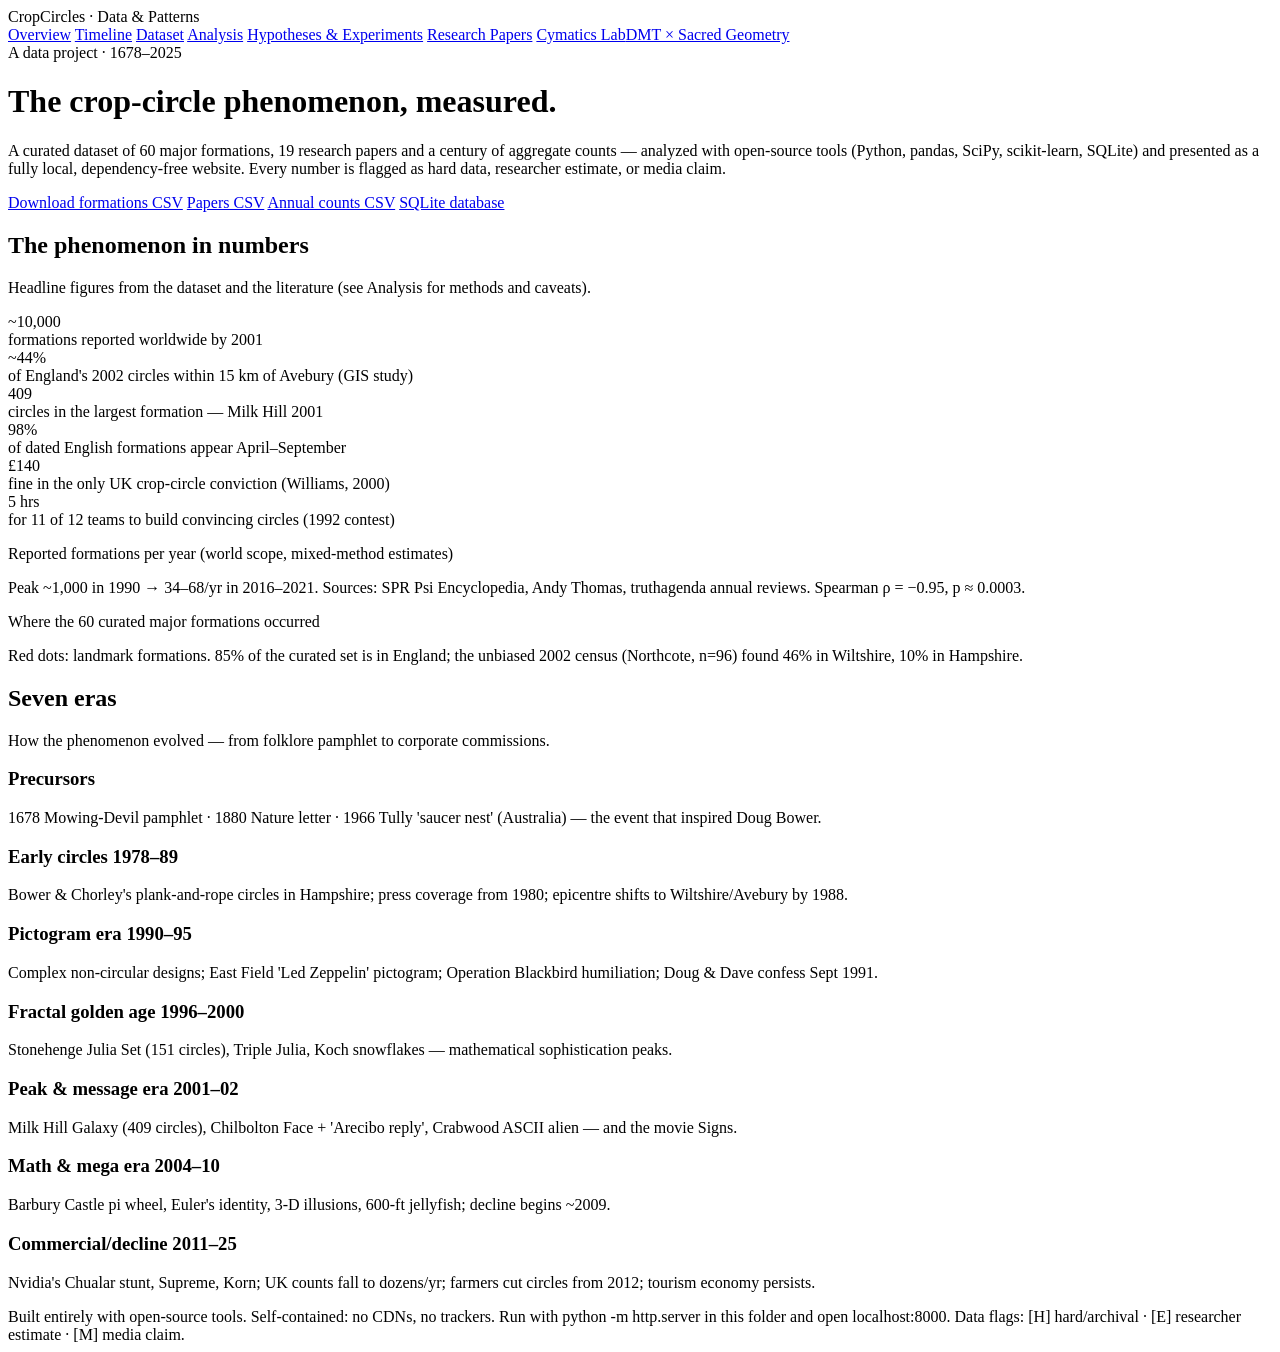
==== website/index.html @ 32d596da "website: pages" ====
<!DOCTYPE html><html lang="en"><head><meta charset="utf-8">
<meta name="viewport" content="width=device-width,initial-scale=1">
<title>Crop Circles — Data & Patterns</title>
<link rel="stylesheet" href="assets/style.css?v=3"></head><body>
<header class="top"><div class="wrap">
<div class="brand">Crop<span>Circles</span> · Data & Patterns</div>
<nav>
<a href="index.html" class="active">Overview</a>
<a href="timeline.html">Timeline</a>
<a href="dataset.html">Dataset</a>
<a href="analysis.html">Analysis</a>
<a href="experiments.html">Hypotheses & Experiments</a>
<a href="papers.html">Research Papers</a>
<a href="cymatics.html">Cymatics Lab</a><a href="compare.html">DMT × Sacred Geometry</a>
</nav></div></header>

<div class="hero"><div class="wrap">
<div class="kicker">A data project · 1678–2025</div>
<h1>The crop-circle phenomenon, measured.</h1>
<p>A curated dataset of 60 major formations, 19 research papers and a century of aggregate counts —
analyzed with open-source tools (Python, pandas, SciPy, scikit-learn, SQLite) and presented as a fully local,
dependency-free website. Every number is flagged as hard data, researcher estimate, or media claim.</p>
<p>
<a class="btn primary" href="data/crop_circles.csv">Download formations CSV</a>
<a class="btn" href="data/papers.csv">Papers CSV</a>
<a class="btn" href="data/annual_counts.csv">Annual counts CSV</a>
<a class="btn" href="data/cropcircles.sqlite">SQLite database</a>
</p></div></div>

<section><div class="wrap">
<h2 class="sec">The phenomenon in numbers</h2>
<p class="sub">Headline figures from the dataset and the literature (see Analysis for methods and caveats).</p>
<div class="cards">
<div class="card"><div class="num">~10,000</div><div class="lbl">formations reported worldwide by 2001</div></div>
<div class="card"><div class="num">~44%</div><div class="lbl">of England's 2002 circles within 15 km of Avebury (GIS study)</div></div>
<div class="card"><div class="num">409</div><div class="lbl">circles in the largest formation — Milk Hill 2001</div></div>
<div class="card"><div class="num">98%</div><div class="lbl">of dated English formations appear April–September</div></div>
<div class="card"><div class="num">£140</div><div class="lbl">fine in the only UK crop-circle conviction (Williams, 2000)</div></div>
<div class="card"><div class="num">5 hrs</div><div class="lbl">for 11 of 12 teams to build convincing circles (1992 contest)</div></div>
</div></div></section>

<section><div class="wrap grid2">
<div class="panel"><p class="chart-title">Reported formations per year (world scope, mixed-method estimates)</p>
<div id="ch_trend"></div>
<p class="note">Peak ~1,000 in 1990 → 34–68/yr in 2016–2021. Sources: SPR Psi Encyclopedia, Andy Thomas, truthagenda annual reviews. Spearman ρ = −0.95, p ≈ 0.0003.</p></div>
<div class="panel"><p class="chart-title">Where the 60 curated major formations occurred</p>
<div id="ch_map"></div>
<p class="note">Red dots: landmark formations. 85% of the curated set is in England; the unbiased 2002 census (Northcote, n=96) found 46% in Wiltshire, 10% in Hampshire.</p></div>
</div></section>

<section><div class="wrap">
<h2 class="sec">Seven eras</h2>
<p class="sub">How the phenomenon evolved — from folklore pamphlet to corporate commissions.</p>
<div class="grid3">
<div class="card"><h3>Precursors</h3><p class="note">1678 Mowing-Devil pamphlet · 1880 Nature letter · 1966 Tully 'saucer nest' (Australia) — the event that inspired Doug Bower.</p></div>
<div class="card"><h3>Early circles 1978–89</h3><p class="note">Bower & Chorley's plank-and-rope circles in Hampshire; press coverage from 1980; epicentre shifts to Wiltshire/Avebury by 1988.</p></div>
<div class="card"><h3>Pictogram era 1990–95</h3><p class="note">Complex non-circular designs; East Field 'Led Zeppelin' pictogram; Operation Blackbird humiliation; Doug & Dave confess Sept 1991.</p></div>
<div class="card"><h3>Fractal golden age 1996–2000</h3><p class="note">Stonehenge Julia Set (151 circles), Triple Julia, Koch snowflakes — mathematical sophistication peaks.</p></div>
<div class="card"><h3>Peak & message era 2001–02</h3><p class="note">Milk Hill Galaxy (409 circles), Chilbolton Face + 'Arecibo reply', Crabwood ASCII alien — and the movie Signs.</p></div>
<div class="card"><h3>Math & mega era 2004–10</h3><p class="note">Barbury Castle pi wheel, Euler's identity, 3-D illusions, 600-ft jellyfish; decline begins ~2009.</p></div>
<div class="card"><h3>Commercial/decline 2011–25</h3><p class="note">Nvidia's Chualar stunt, Supreme, Korn; UK counts fall to dozens/yr; farmers cut circles from 2012; tourism economy persists.</p></div>
</div></div></section>

<footer><div class="wrap">Built entirely with open-source tools. Self-contained: no CDNs, no trackers. Run with <span class="mono">python -m http.server</span> in this folder and open <span class="mono">localhost:8000</span>. Data flags: [H] hard/archival · [E] researcher estimate · [M] media claim.</div></footer>
<script src="assets/data.js"></script><script src="assets/charts.js"></script>
<script>
lineChart('ch_trend',[{name:'reported formations / yr (world)',color:PAL.wheat,
 pts:ANALYSIS.trend.series.map(p=>[p[0],p[1]])}],{xlabel:'year',ylabel:'formations',fill:true});
worldDots('ch_map',MAP_PTS);
</script>
</body></html>
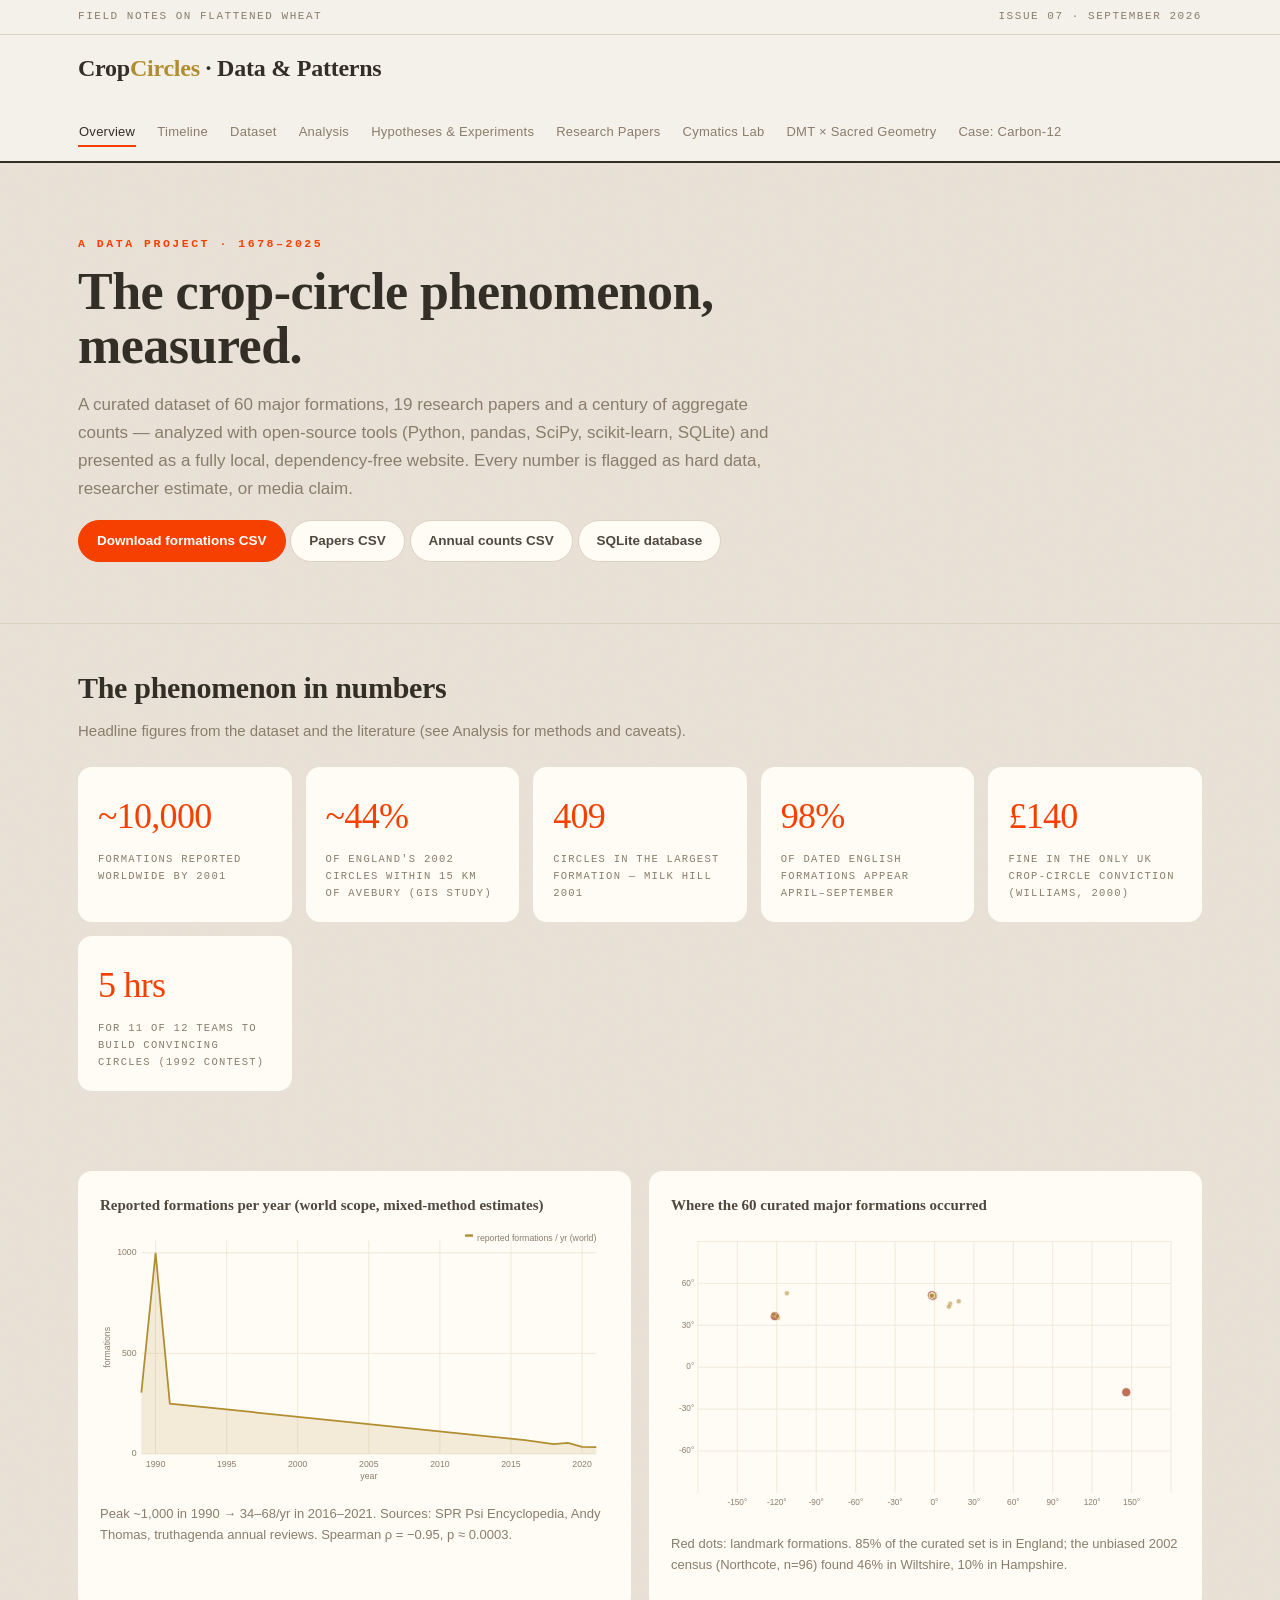
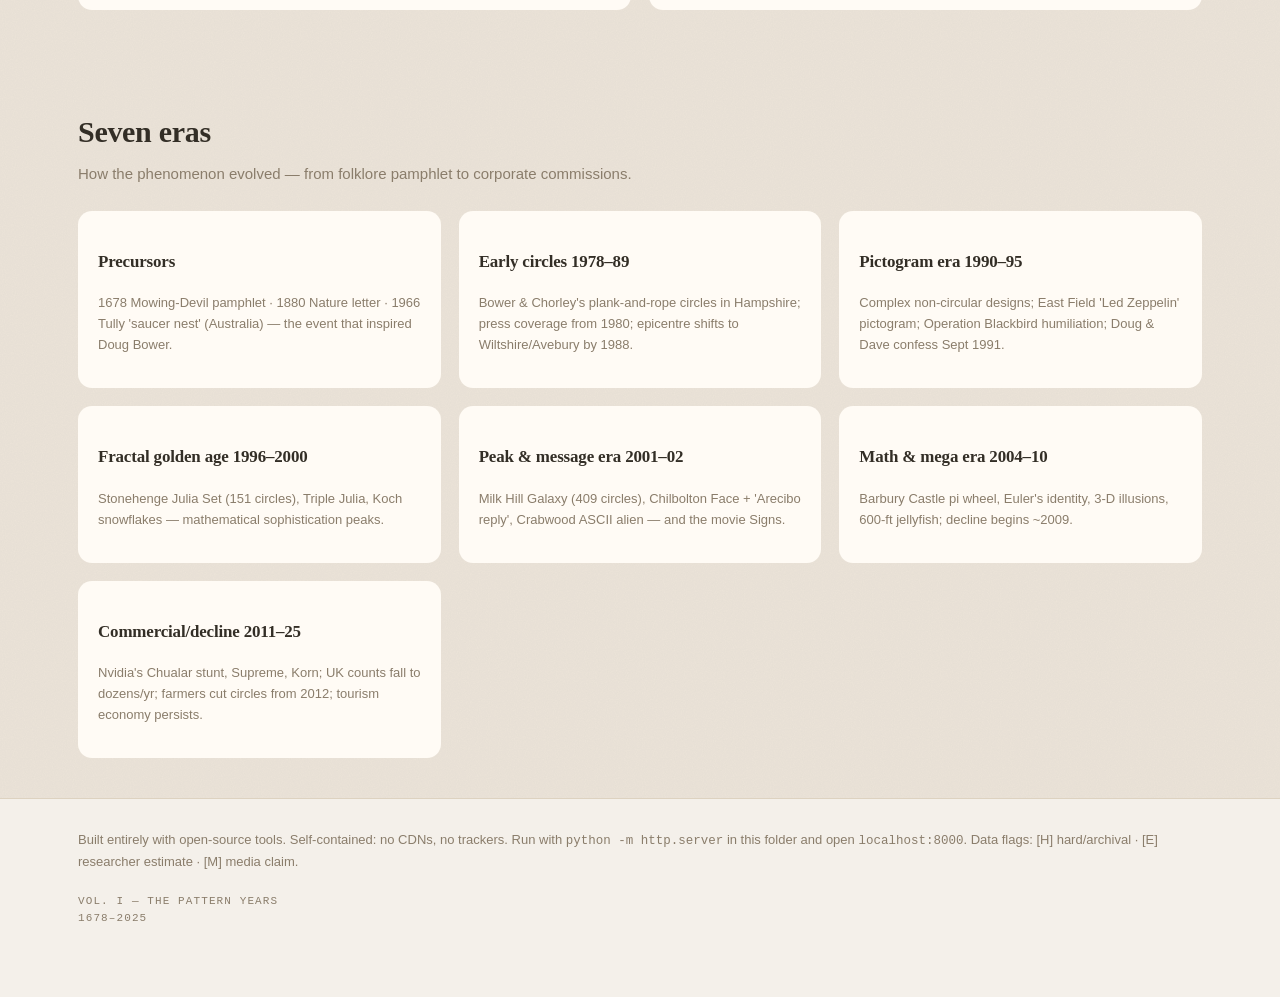
==== commit 40a6b793: "Redesign: update index.html (v2 layout, Carbon-12 nav link)" ====
--- a/website/index.html
+++ b/website/index.html
@@ -1,7 +1,8 @@
 <!DOCTYPE html><html lang="en"><head><meta charset="utf-8">
 <meta name="viewport" content="width=device-width,initial-scale=1">
 <title>Crop Circles — Data & Patterns</title>
-<link rel="stylesheet" href="assets/style.css?v=3"></head><body>
+<link rel="stylesheet" href="assets/style.css"></head><body>
+<div class="masthead"><div class="wrap"><span>Field Notes on Flattened Wheat</span><span>Issue 07 · September 2026</span></div></div>
 <header class="top"><div class="wrap">
 <div class="brand">Crop<span>Circles</span> · Data & Patterns</div>
 <nav>
@@ -11,7 +12,7 @@
 <a href="analysis.html">Analysis</a>
 <a href="experiments.html">Hypotheses & Experiments</a>
 <a href="papers.html">Research Papers</a>
-<a href="cymatics.html">Cymatics Lab</a><a href="compare.html">DMT × Sacred Geometry</a>
+<a href="cymatics.html">Cymatics Lab</a><a href="compare.html">DMT × Sacred Geometry</a><a href="carbon12.html">Case: Carbon-12</a>
 </nav></div></header>
 
 <div class="hero"><div class="wrap">
@@ -61,7 +62,7 @@
 <div class="card"><h3>Commercial/decline 2011–25</h3><p class="note">Nvidia's Chualar stunt, Supreme, Korn; UK counts fall to dozens/yr; farmers cut circles from 2012; tourism economy persists.</p></div>
 </div></div></section>
 
-<footer><div class="wrap">Built entirely with open-source tools. Self-contained: no CDNs, no trackers. Run with <span class="mono">python -m http.server</span> in this folder and open <span class="mono">localhost:8000</span>. Data flags: [H] hard/archival · [E] researcher estimate · [M] media claim.</div></footer>
+<footer><div class="wrap"><div>Built entirely with open-source tools. Self-contained: no CDNs, no trackers. Run with <span class="mono">python -m http.server</span> in this folder and open <span class="mono">localhost:8000</span>. Data flags: [H] hard/archival · [E] researcher estimate · [M] media claim.</div><div class="fmeta">Vol. I — The Pattern Years<br>1678–2025</div></div></footer>
 <script src="assets/data.js"></script><script src="assets/charts.js"></script>
 <script>
 lineChart('ch_trend',[{name:'reported formations / yr (world)',color:PAL.wheat,
--- a/website/assets/style.css
+++ b/website/assets/style.css
@@ -0,0 +1,117 @@
+/* Crop Circles · Data & Patterns — v2 design system
+   Editorial periodical direction: warm paper, burnt-orange accent, triple type system. */
+:root{
+  --bg:#ece4d9; --surface:#f4f0ea; --card:#fffbf5;
+  --ink:#4f483e; --ink-strong:#332e26; --muted:#8a7d6b;
+  --line:#ddd2c0; --accent:#f54001; --accent-soft:#ffe3d4; --accent-tint:#ffc198;
+  --sage:#84a59d; --sage-soft:#dce7e1; --wheat:#b08d2f; --terra:#b25a3c; --plum:#8a5f7a;
+  --serif:Georgia,"Times New Roman",serif;
+  --sans:Inter,-apple-system,"Segoe UI",Roboto,Helvetica,Arial,sans-serif;
+  --mono:"JetBrains Mono",ui-monospace,Menlo,Consolas,monospace;
+}
+*{box-sizing:border-box}
+body{margin:0;background-color:var(--bg);color:var(--ink);font:14.5px/1.62 var(--sans);
+  background-image:url("data:image/svg+xml,%3Csvg xmlns='http://www.w3.org/2000/svg' width='128' height='128'%3E%3Cfilter id='n'%3E%3CfeTurbulence type='fractalNoise' baseFrequency='0.9' numOctaves='2'/%3E%3CfeColorMatrix values='0 0 0 0 0 0 0 0 0 0 0 0 0 0 0 0 0 0 0.028 0'/%3E%3C/filter%3E%3Crect width='128' height='128' filter='url(%23n)'/%3E%3C/svg%3E")}
+h1,h2,h3,.display{font-family:var(--serif);font-weight:600;letter-spacing:-0.01em;color:var(--ink-strong)}
+a{color:var(--accent);text-decoration:none} a:hover{text-decoration:underline}
+.wrap{max-width:1180px;margin:0 auto;padding:0 28px}
+
+/* ——— masthead: periodical header ——— */
+.masthead{border-bottom:1px solid var(--line);padding:8px 0;background:var(--surface)}
+.masthead .wrap{display:flex;justify-content:space-between;font-family:var(--mono);font-size:11px;
+  letter-spacing:.14em;text-transform:uppercase;color:var(--muted)}
+header.top{background:var(--surface);border-bottom:2px solid var(--ink-strong);position:sticky;top:0;z-index:50}
+header.top .wrap{display:flex;align-items:baseline;gap:30px;padding-top:14px;padding-bottom:14px;flex-wrap:wrap}
+.brand{font-family:var(--serif);font-size:24px;font-weight:700;color:var(--ink-strong);letter-spacing:-0.01em}
+.brand em{font-style:normal;color:var(--accent)}
+.brand span{color:var(--wheat)}
+nav{display:flex;gap:20px;flex-wrap:wrap}
+nav a{color:var(--muted);font-size:13px;font-weight:500;letter-spacing:.02em;padding:3px 1px;
+  border-bottom:2px solid transparent}
+nav a:hover{color:var(--ink);text-decoration:none}
+nav a.active{color:var(--ink-strong);border-bottom-color:var(--accent)}
+
+/* ——— hero ——— */
+.hero{padding:72px 0 44px;border-bottom:1px solid var(--line)}
+.hero .kicker{font-family:var(--mono);text-transform:uppercase;letter-spacing:.22em;font-size:11.5px;
+  color:var(--accent);font-weight:600}
+.hero h1{font-size:52px;line-height:1.04;margin:12px 0 16px;max-width:820px}
+.hero p{max-width:700px;color:var(--muted);font-size:17px;line-height:1.65}
+.hero .lede{font-size:19px;color:var(--ink)}
+
+/* ——— structure ——— */
+section{padding:40px 0}
+.band{background:var(--surface);border-top:1px solid var(--line);border-bottom:1px solid var(--line)}
+h2.sec{font-size:30px;margin:0 0 6px}
+h3.sub2{font-size:19px;margin:26px 0 10px}
+.sub{color:var(--muted);margin:0 0 24px;max-width:780px;font-size:15px}
+.byline{font-family:var(--mono);font-size:11.5px;color:var(--muted);letter-spacing:.1em;text-transform:uppercase}
+
+/* ——— cards & panels: borderless, background-shift ——— */
+.cards{display:grid;grid-template-columns:repeat(auto-fit,minmax(210px,1fr));gap:14px}
+.card{background:var(--card);border-radius:14px;padding:20px}
+.card .num{font-family:var(--serif);font-size:36px;color:var(--accent);letter-spacing:-0.02em}
+.card .lbl{font-family:var(--mono);font-size:10.5px;color:var(--muted);text-transform:uppercase;letter-spacing:.12em;margin-top:6px}
+.panel{background:var(--card);border-radius:14px;padding:22px;margin-bottom:18px}
+.grid2{display:grid;grid-template-columns:minmax(0,1fr) minmax(0,1fr);gap:18px}
+.grid3{display:grid;grid-template-columns:repeat(3,minmax(0,1fr));gap:18px}
+@media(max-width:860px){.grid2,.grid3{grid-template-columns:1fr}.hero h1{font-size:36px}}
+svg{max-width:100%;height:auto}
+
+/* ——— tables ——— */
+table.data{border-collapse:collapse;width:100%;font-size:13.5px;background:var(--card);border-radius:10px;overflow:hidden}
+table.data th{position:sticky;top:0;z-index:2;background:var(--surface);text-align:left;padding:10px 12px;
+  border-bottom:2px solid var(--ink-strong);cursor:pointer;white-space:nowrap;
+  font-family:var(--mono);font-size:10.5px;text-transform:uppercase;letter-spacing:.1em;color:var(--muted)}
+table.data td{padding:9px 12px;border-bottom:1px solid var(--line);vertical-align:top}
+table.data tr:hover td{background:var(--surface)}
+
+/* ——— tags & buttons ——— */
+.tag{display:inline-block;padding:2px 11px;border-radius:99px;font-size:11.5px;font-weight:600;white-space:nowrap}
+.tag.unexplained{background:var(--accent-soft);color:#9a3a12}
+.tag.hoax{background:#f3ddd6;color:#8a3f28}
+.tag.art{background:var(--sage-soft);color:#40645c}
+.tag.commercial{background:#e5dfd2;color:#6b5a2e}
+.btn{display:inline-block;padding:9px 18px;border-radius:99px;background:var(--card);color:var(--ink);
+  font-size:13.5px;font-weight:600;cursor:pointer;border:1px solid var(--line)}
+.btn:hover{border-color:var(--accent);text-decoration:none}
+.btn.primary{background:var(--accent);border-color:var(--accent);color:#fff}
+.btn.primary:hover{background:#d93800}
+.controls{display:flex;gap:12px;flex-wrap:wrap;margin:0 0 16px;align-items:center}
+.controls input,.controls select{padding:9px 12px;border:1px solid var(--line);border-radius:99px;
+  background:var(--card);color:var(--ink);font-size:13.5px}
+
+/* ——— timeline ——— */
+.tl{position:relative;margin-left:14px;padding-left:28px;border-left:1px solid var(--line)}
+.tl-item{position:relative;padding:0 0 30px}
+.tl-item:before{content:"";position:absolute;left:-34px;top:5px;width:11px;height:11px;border-radius:50%;
+  background:var(--accent);border:2.5px solid var(--bg)}
+.tl-item .when{font-family:var(--mono);font-size:11.5px;color:var(--accent);font-weight:600;letter-spacing:.08em}
+.tl-item h3{margin:3px 0 5px;font-size:21px}
+.tl-item p{margin:4px 0;color:var(--muted)}
+
+/* ——— verdicts & notes ——— */
+.hyp{border-left:3px solid var(--accent)}
+.verdict{font-weight:700}
+.verdict.supported{color:#4f7a3f}.verdict.rejected{color:#a33}.verdict.mixed{color:#8a6d1f}
+.claim{border-left:3px solid var(--line);padding:14px 18px;margin:14px 0;background:var(--card);border-radius:0 12px 12px 0}
+.claim .stamp{font-family:var(--mono);font-size:11px;letter-spacing:.12em;text-transform:uppercase;font-weight:700}
+.stamp.disproven{color:#a33}.stamp.unfalsifiable{color:#8a6d1f}.stamp.garbled{color:#8a6d1f}.stamp.consistent{color:#4f7a3f}
+.note{font-size:13px;color:var(--muted)}
+.mono{font-family:var(--mono);font-size:12.5px}
+.flag{color:#a33;font-size:12px}
+.disc{background:var(--accent-soft);border-radius:12px;padding:16px 20px;font-size:14px;border:1px solid var(--accent-tint)}
+.chart-title{font-size:15px;font-weight:700;margin:0 0 10px;font-family:var(--serif)}
+svg text{fill:var(--muted);font-size:11px;font-family:var(--sans)}
+.cym-img{width:100%;border-radius:10px;display:block;background:#241f18}
+.imgrid{display:grid;grid-template-columns:repeat(auto-fill,minmax(170px,1fr));gap:12px}
+.imgrid figure{margin:0}.imgrid figcaption{font-size:12px;color:var(--muted);margin-top:4px}
+
+/* ——— subtle load motion (no scroll reveals) ——— */
+@keyframes rise{from{opacity:0;transform:translateY(10px)}to{opacity:1;transform:none}}
+.hero h1,.hero .kicker,.hero p{animation:rise .7s cubic-bezier(.2,.7,.3,1) both}
+.hero p{animation-delay:.12s}
+
+footer{border-top:1px solid var(--line);padding:30px 0 70px;color:var(--muted);font-size:13px;background:var(--surface)}
+footer .wrap{display:flex;justify-content:space-between;gap:20px;flex-wrap:wrap}
+footer .fmeta{font-family:var(--mono);font-size:11px;letter-spacing:.1em;text-transform:uppercase}
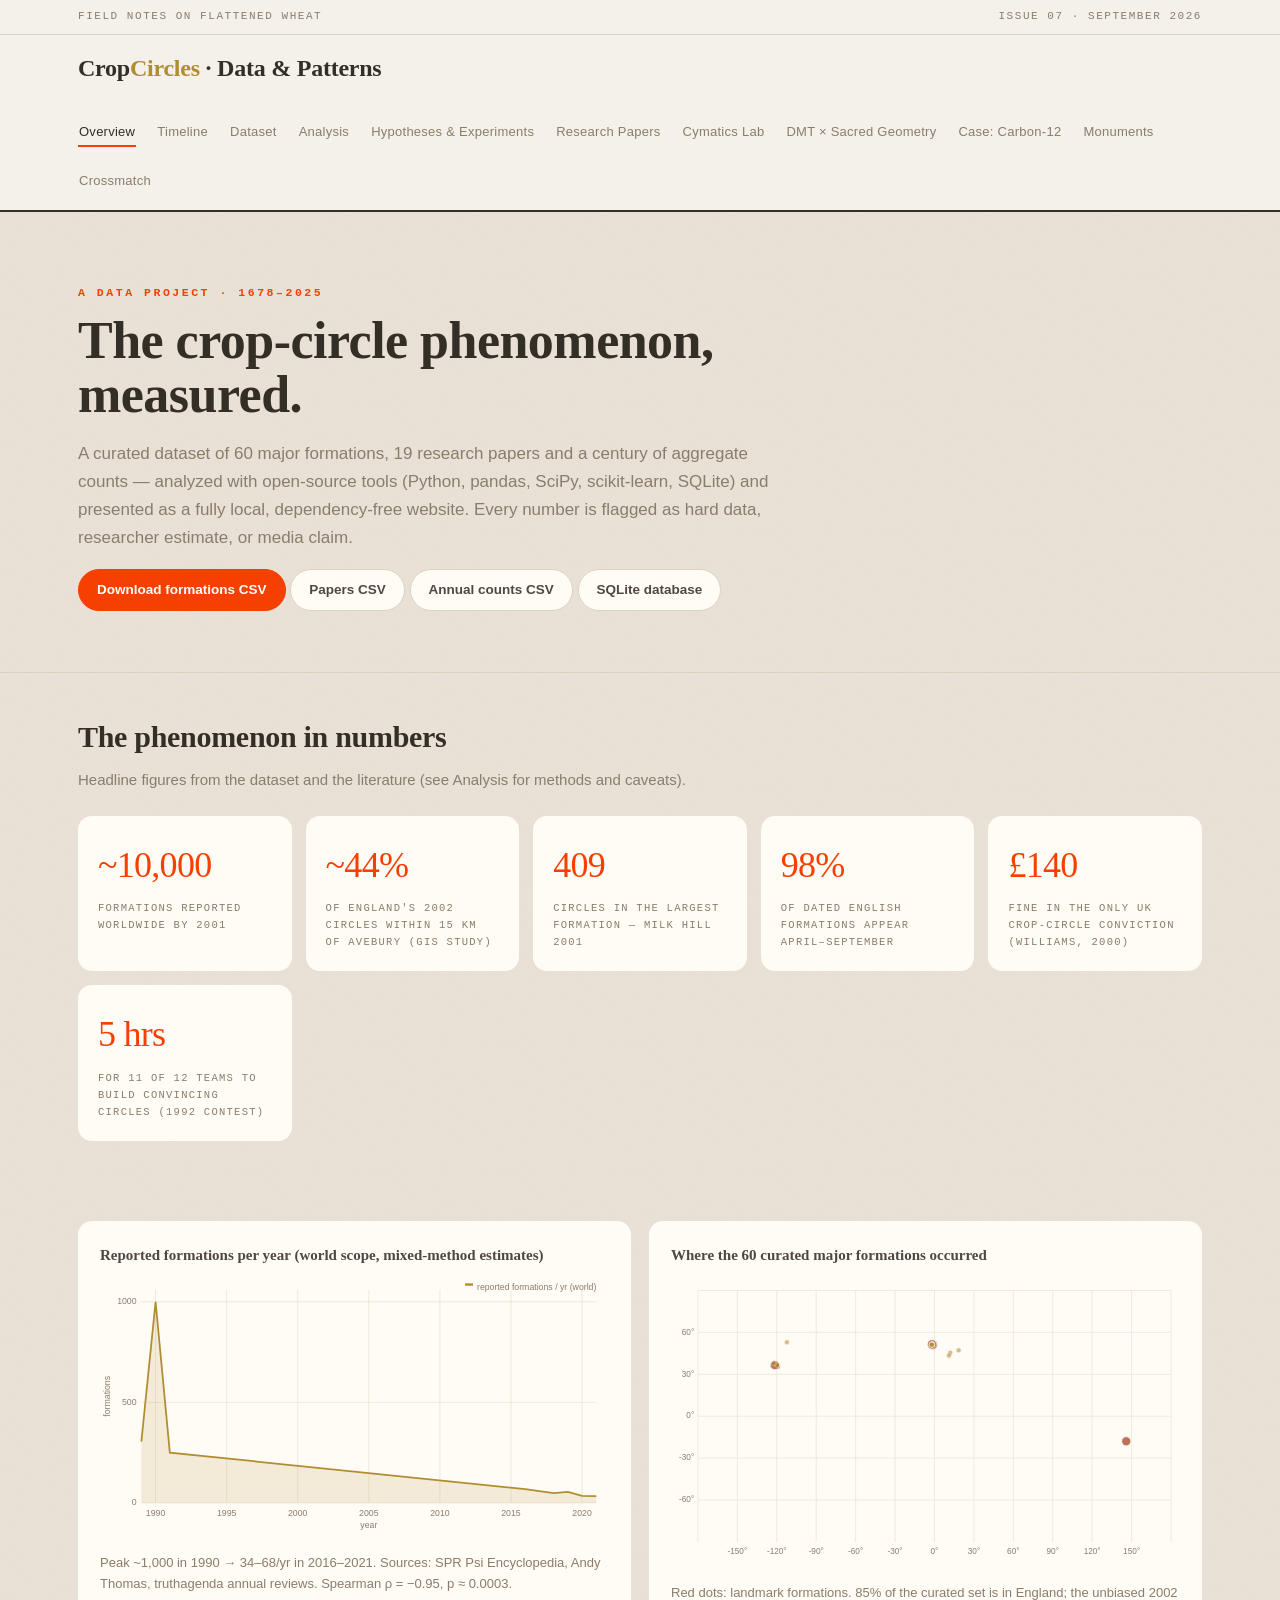
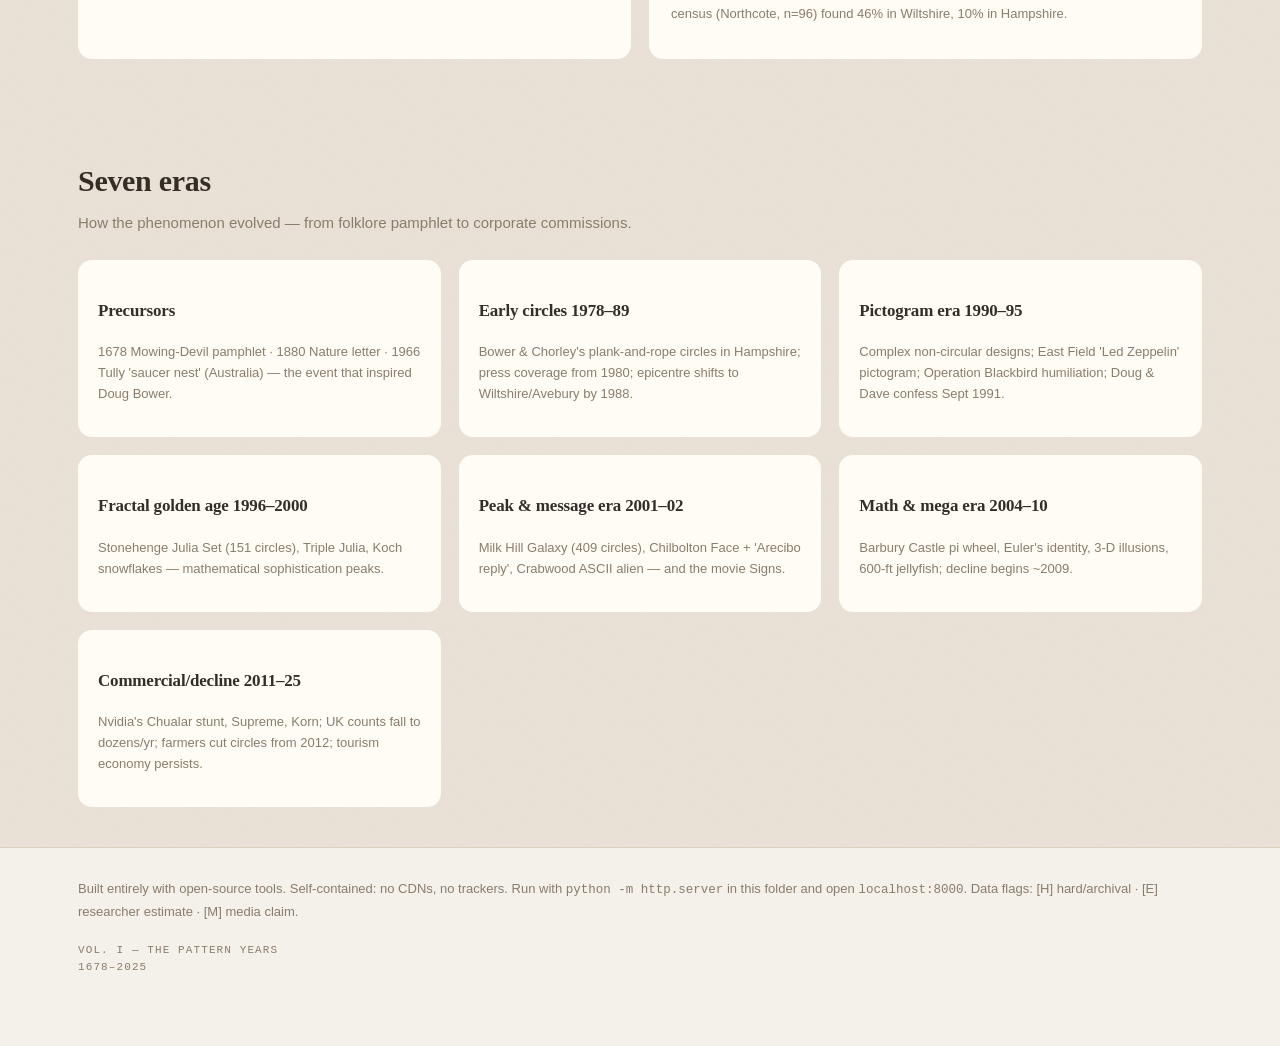
==== commit f9c29c1c: "Update website index.html, add monuments.html, update papers.html" ====
--- a/website/index.html
+++ b/website/index.html
@@ -12,7 +12,7 @@
 <a href="analysis.html">Analysis</a>
 <a href="experiments.html">Hypotheses & Experiments</a>
 <a href="papers.html">Research Papers</a>
-<a href="cymatics.html">Cymatics Lab</a><a href="compare.html">DMT × Sacred Geometry</a><a href="carbon12.html">Case: Carbon-12</a>
+<a href="cymatics.html">Cymatics Lab</a><a href="compare.html">DMT × Sacred Geometry</a><a href="carbon12.html">Case: Carbon-12</a><a href="monuments.html">Monuments</a><a href="crossmatch.html">Crossmatch</a>
 </nav></div></header>
 
 <div class="hero"><div class="wrap">
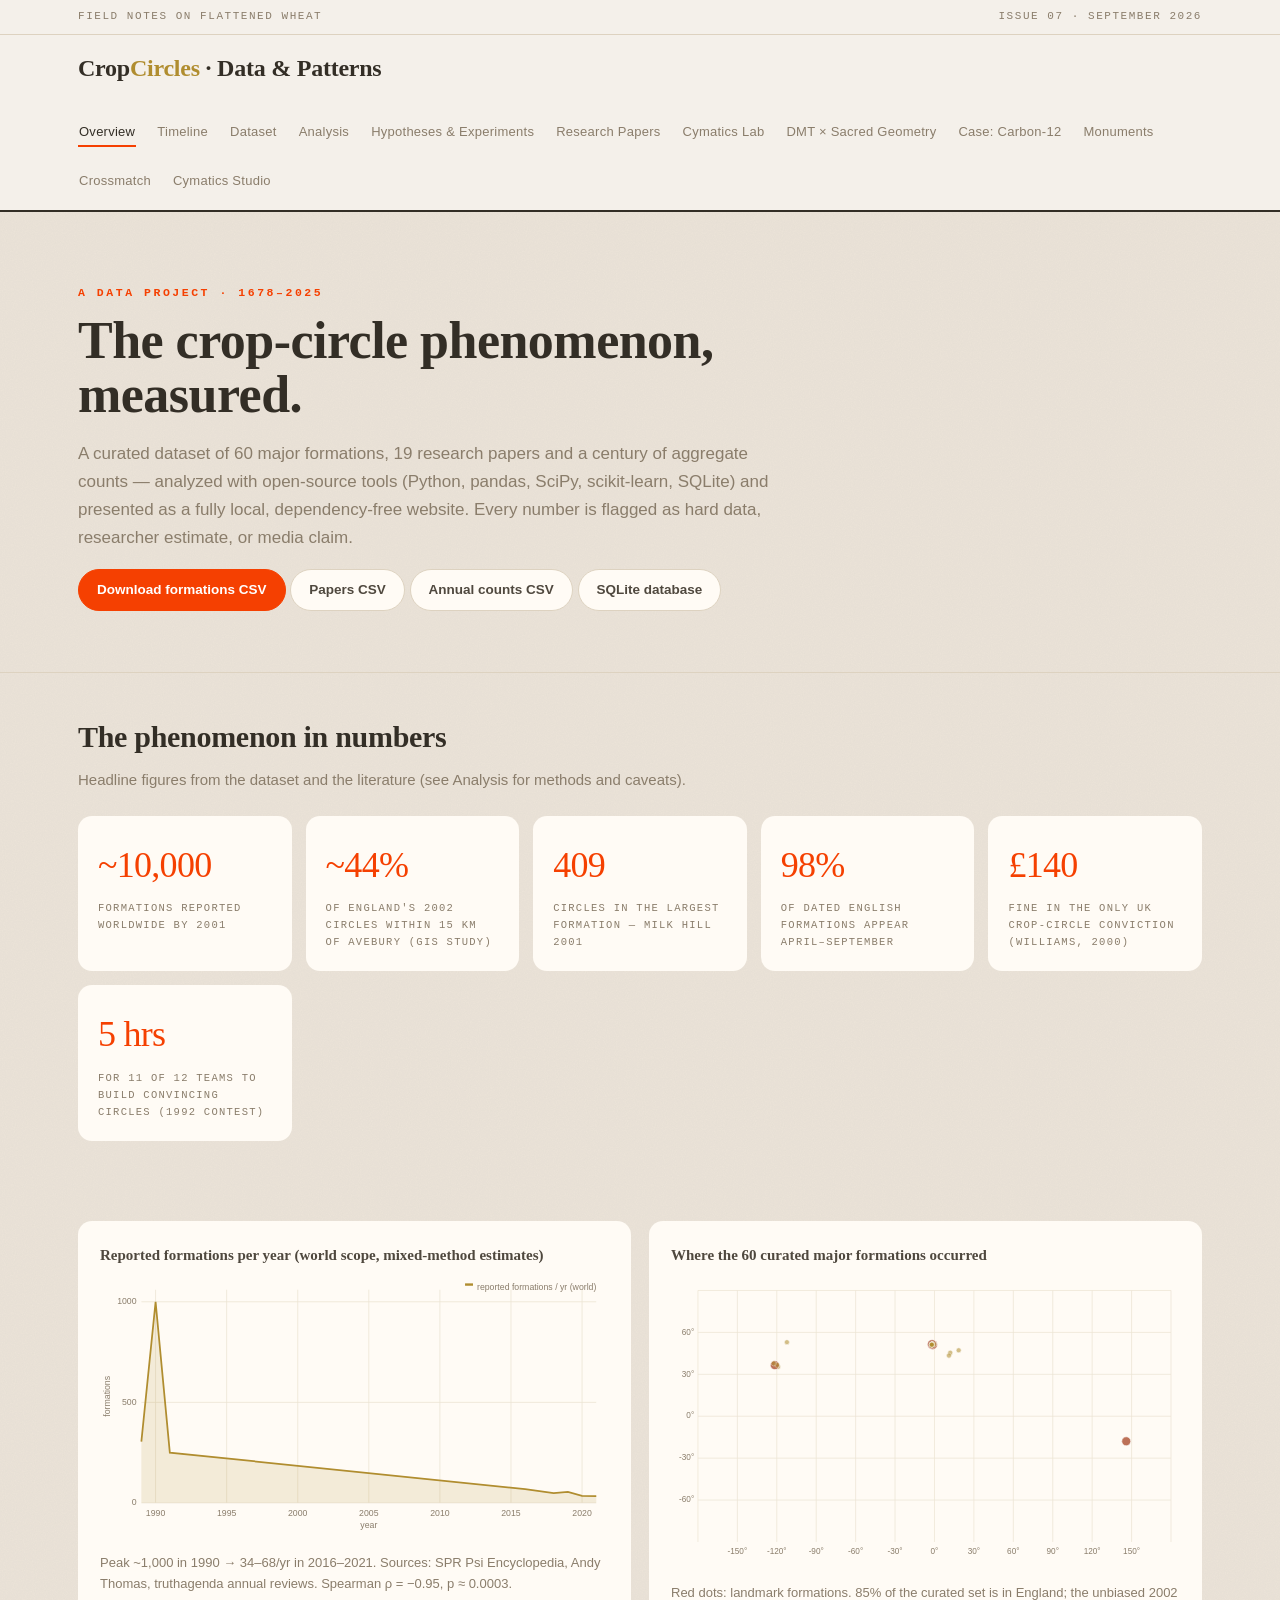
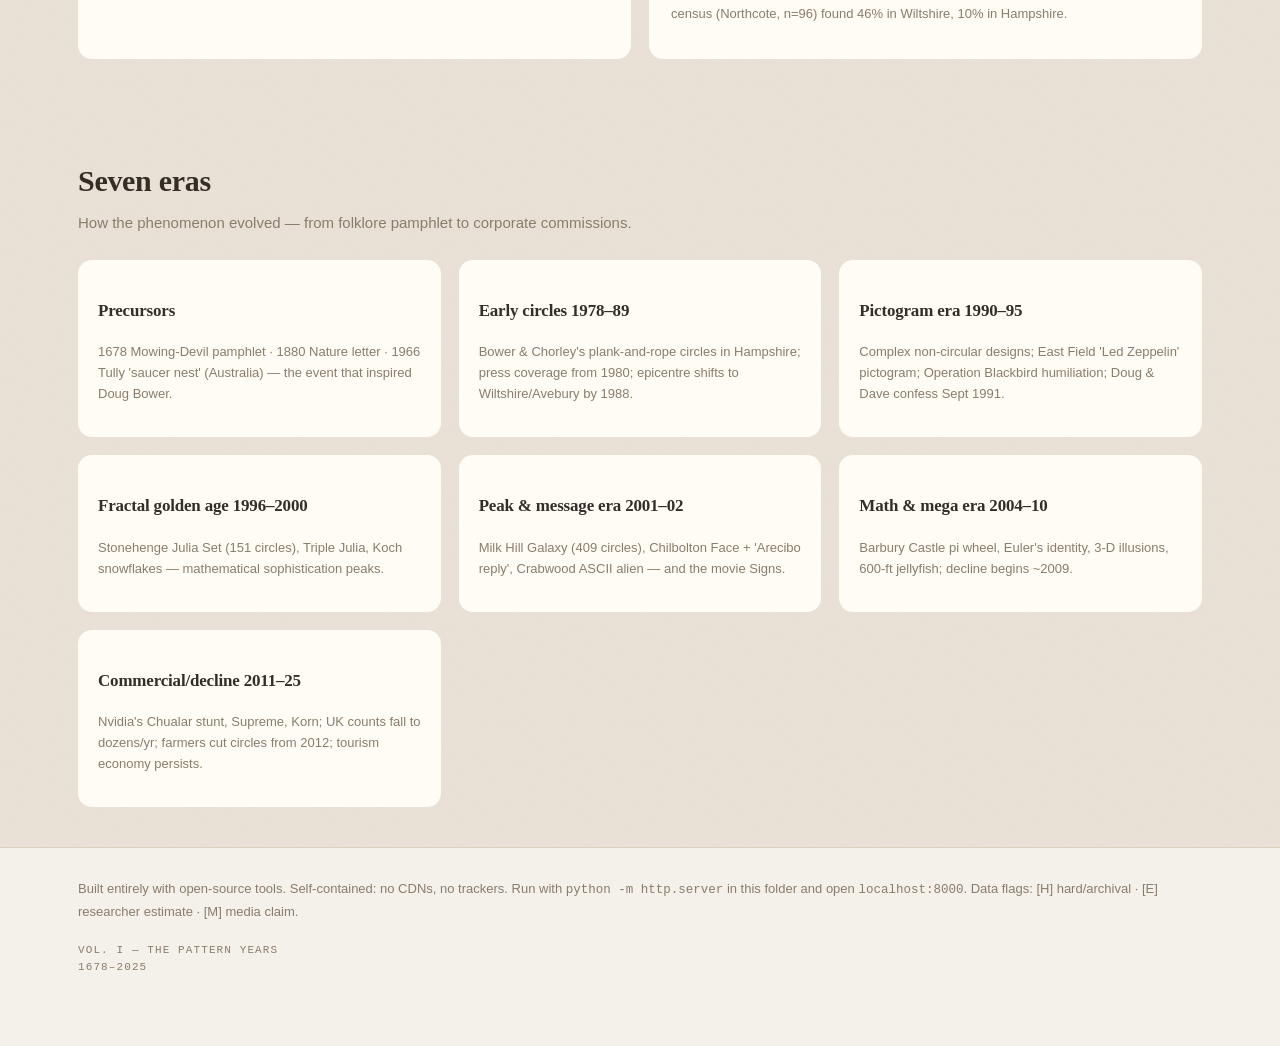
==== commit 9ebf7eba: "Add Cymatics Studio nav link to index, timeline, dataset pages" ====
--- a/website/index.html
+++ b/website/index.html
@@ -12,7 +12,7 @@
 <a href="analysis.html">Analysis</a>
 <a href="experiments.html">Hypotheses & Experiments</a>
 <a href="papers.html">Research Papers</a>
-<a href="cymatics.html">Cymatics Lab</a><a href="compare.html">DMT × Sacred Geometry</a><a href="carbon12.html">Case: Carbon-12</a><a href="monuments.html">Monuments</a><a href="crossmatch.html">Crossmatch</a>
+<a href="cymatics.html">Cymatics Lab</a><a href="compare.html">DMT × Sacred Geometry</a><a href="carbon12.html">Case: Carbon-12</a><a href="monuments.html">Monuments</a><a href="crossmatch.html">Crossmatch</a><a href="studio.html">Cymatics Studio</a>
 </nav></div></header>
 
 <div class="hero"><div class="wrap">
